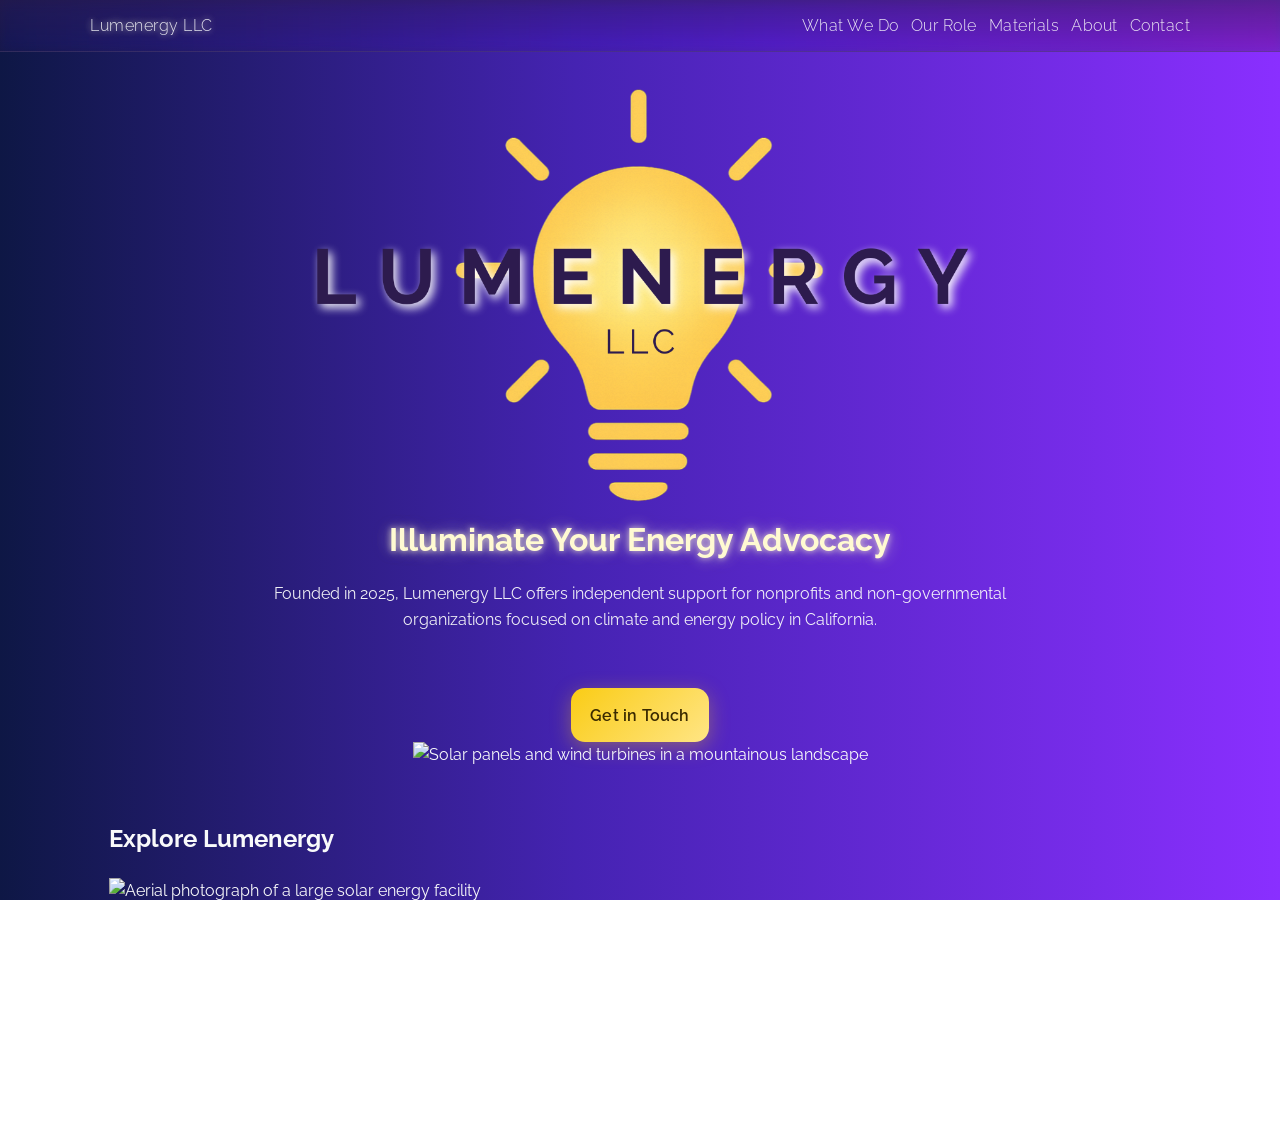
==== index.html @ 68287d25 "Add files via upload" ====
<!DOCTYPE html>
<html lang="en">
<head>
  <link rel="icon" type="image/png" href="./favicon.png">
  <meta charset="utf-8" />
  <meta name="viewport" content="width=device-width, initial-scale=1" />
  <title>Lumenergy LLC: Illuminate Your Energy Advocacy</title>
  <meta name="description" content="Lumenergy LLC: Illuminate Your Energy Advocacy." />
  <link rel="preconnect" href="https://fonts.googleapis.com">
  <link rel="preconnect" href="https://fonts.gstatic.com" crossorigin>
  <link href="https://fonts.googleapis.com/css2?family=Oswald:wght@400;600;700&family=Raleway:wght@200;300;400;600&display=swap" rel="stylesheet">

  <style>
    :root{
      --deep:#2D1B4E; --violet:#6D28D9; --lav:#C084FC; --gold:#FACC15;
      --pearl:#F9FAFB; --graphite:#111827; --glow:#FFFAD2;
    }
    * { box-sizing:border-box; }
    html, body {
      height: 100%;
      width: 100%;
      overflow-x: hidden;
    }
    body{
      margin:0; font-family:'Raleway',sans-serif; color:var(--pearl);
      background: linear-gradient(90deg, #0E1745 0%, #4523B2 45%, #8A2FFF 100%),
            radial-gradient(circle at top left, rgba(255,255,255,0.08), transparent 70%);
      background-attachment: fixed;
      background-size: cover;
      line-height:1.6;
    }
    img, svg, video, iframe {
      max-width: 100%;
      height: auto;
    }

    a{ color:var(--pearl); text-decoration:none; }
    .container{ max-width:1100px; margin:0 auto; padding:0 1.2rem; }

    /* Nav */
    .nav{
      position:sticky; top:0; z-index:50;
      backdrop-filter: blur(6px) saturate(140%);
      background: linear-gradient(180deg, rgba(45,27,78,0.6), rgba(45,27,78,0.3));
      border-bottom:1px solid rgba(250,252,255,0.08);
    }
    .nav-inner{ display:flex; align-items:center; gap:1rem; padding:0.8rem 0; }
    .brand{ font-family:'Raleway',sans-serif; font-weight:300; letter-spacing:1px; }
    .brand .star{ color:var(--gold); text-shadow:0 0 10px rgba(250,204,21,.8), 0 0 24px rgba(255,250,210,.6); }
    .nav a{
      font-family:'Raleway',sans-serif; font-weight:300; letter-spacing:.5px;
      color:var(--pearl); opacity:.9; transition:color .2s,text-shadow .25s,opacity .2s;
    }
    .nav a:hover, .nav a:focus-visible{
      color:var(--glow); opacity:1;
      text-shadow:0 0 10px rgba(255,250,210,.9), 0 0 30px rgba(255,250,210,.55), 0 0 60px rgba(255,250,210,.35);
      outline:none;
    }
    /* Auto glow target */
    .nav a[aria-current="page"]{
      color:var(--glow); opacity:1;
      text-shadow:0 0 10px rgba(255,250,210,.9), 0 0 30px rgba(255,250,210,.55), 0 0 60px rgba(255,250,210,.35);
    }
    .nav-links{ margin-left:auto; display:flex; align-items:center; flex-wrap:wrap; gap:.75rem; }

@media (max-width:900px){
  .nav-inner{ flex-wrap:wrap; gap:.5rem; }
  .brand{ flex:1 0 100%; text-align:center; }
  .nav-links{ width:100%; justify-content:center; margin-left:0; }
  .nav-links a{ margin-left:0; }
}

@media (max-width:640px){
  .nav-inner{ flex-wrap:wrap; gap:.25rem; }
  .brand{ flex:1 0 100%; text-align:center; }

  .nav-links{
    width:100%;
    justify-content:center;
    margin-left:0;
    column-gap: .2rem;
    row-gap: .2rem;
  }

  /* Center nav labels on mobile */
  .nav-links a{
    font-size:.9rem;
    letter-spacing:.3px;
    margin-left:0;
    padding:.25rem .4rem;
    display:inline-block;
    text-align:center;  
    white-space:normal; 
    line-height:1.25;
  }
}

    /* Hero */
    .hero{ padding:2rem 0 2rem; text-align:center; }
    .hero-logo{ display:block; margin:0 auto 0rem; max-width:680px; width:100%; height:auto; }
    .hero-title{ font-size:2rem; margin:.6rem 0 1rem; }
    .section-intro{ max-width:760px; margin:0 auto 2rem; opacity:.95; }
    .glow-text{
      color:var(--glow);
      text-shadow:0 0 6px rgba(255,250,210,.8), 0 0 15px rgba(255,250,210,.4), 0 0 25px rgba(255,250,210,.2);
    }
    .cta{
      display:inline-block; margin-top:1.5rem; padding:.9rem 1.2rem;
      border-radius:14px; font-weight:600; letter-spacing:.2px;
      background:linear-gradient(135deg, var(--gold), #ffe585); color:#3a2a00;
      box-shadow:0 5px 20px rgba(250,204,21,.35); transition:transform .15s, box-shadow .15s;
    }
    .cta:hover{ transform:translateY(-1px); box-shadow:0 10px 28px rgba(250,204,21,.45); }

    /* Footer */
    footer{ padding:2rem 0; opacity:.9; font-size:.9rem; border-top:1px solid rgba(255,255,255,.08); }
    .socials{ display:flex; gap:14px; justify-content:center; margin:12px 0 18px; }
    .social-link img{ width:28px; height:28px; display:block; opacity:.85; transition:transform .15s, opacity .15s; object-fit:contain; }
    .social-link:hover img, .social-link:focus img{ transform:translateY(-2px); opacity:1; }
  </style>
  <link rel="stylesheet" href="./assets/site-refresh.css">
</head>
<body>

  <!-- Nav -->
  <nav class="nav" role="navigation" aria-label="Primary">
    <div class="container nav-inner">
      <a class="brand glow-text" href="./" title="Go to homepage">Lumenergy LLC</a>
      <div class="nav-links">
        <a href="./what-we-do/">What We Do</a>
        <a href="./our-role/">Our Role</a>
        <a href="./materials/">Materials</a>
        <a href="./about/">About</a>
        <a href="./contact/">Contact</a>
      </div>
    </div>
  </nav>

  <!-- Existing homepage content in a lighter split layout -->
  <header class="hero container">
    <div class="hero-layout">
      <div class="hero-copy">
        <img src="./lumenergylogo.png" alt="Lumenergy Logo" class="hero-logo">
        <h1 class="glow-text hero-title">Illuminate Your Energy Advocacy</h1>
        <p class="section-intro">
          Founded in 2025, Lumenergy LLC offers independent support for nonprofits and non-governmental organizations
          focused on climate and energy policy in California.
        </p>
        <a class="cta" href="./contact/">Get in Touch</a>
      </div>
      <div class="hero-visual">
        <img src="./assets/photos/solar-wind-landscape.jpg" alt="Solar panels and wind turbines in a mountainous landscape" loading="eager">
      </div>
    </div>
  </header>

  <main class="site-highlights container" aria-label="Explore Lumenergy">
    <h2>Explore Lumenergy</h2>
    <div class="highlight-grid">
      <a class="highlight-link" href="./what-we-do/">
        <img src="./assets/photos/utility-solar-farm.jpg" alt="Aerial photograph of a large solar energy facility" loading="lazy">
        <div class="highlight-body"><strong>What We Do</strong><span>Consulting, research, strategy, and educational support.</span></div>
      </a>
      <a class="highlight-link" href="./our-role/">
        <img src="./assets/photos/battery-storage-facility.jpg" alt="Utility-scale battery energy storage installation" loading="lazy">
        <div class="highlight-body"><strong>Our Role</strong><span>Connecting scientific analysis with practical energy policy advocacy.</span></div>
      </a>
      <a class="highlight-link" href="./materials/">
        <img src="./assets/photos/transmission-line.jpg" alt="High-voltage power lines and transmission tower" loading="lazy">
        <div class="highlight-body"><strong>Materials</strong><span>Public articles, reports, webinars, and campaign resources.</span></div>
      </a>
    </div>
  </main>

  <footer class="container">
    
    <p class="footer-note" style="text-align:center;margin:0.5rem 0 0.75rem;color:black;">
      Like this website? Let me build one for your next campaign!
      </p>
    
    <nav class="socials" aria-label="Social media">
      <a class="social-link" href="https://www.linkedin.com/company/lumenergyllc/" target="_blank" rel="noopener noreferrer" aria-label="LinkedIn">
        <img src="./assets/icons/linkedin.png" alt="LinkedIn" width="28" height="28">
      </a>
      <a class="social-link" href="https://x.com/lumenergyllc" target="_blank" rel="noopener noreferrer" aria-label="X (formerly Twitter)">
        <img src="./assets/icons/x.svg" alt="X" width="28" height="28">
      </a>
      <a class="social-link" href="https://bsky.app/profile/lumenergyllc.bsky.social" target="_blank" rel="noopener noreferrer" aria-label="Bluesky">
        <img src="./assets/icons/bluesky.svg" alt="Bluesky" width="28" height="28">
      </a>
      <a class="social-link" href="https://instagram.com/lumenergyllc" target="_blank" rel="noopener noreferrer" aria-label="Instagram">
        <img src="./assets/icons/instagram.svg" alt="Instagram" width="28" height="28">
      </a>
      <a class="social-link" href="https://tiktok.com/@lumenergyllc" target="_blank" rel="noopener noreferrer" aria-label="TikTok">
        <img src="./assets/icons/tiktok.svg" alt="TikTok" width="28" height="28">
      </a>
    </nav>
    <div style="color:black;">&copy; <span id="year"></span> Lumenergy LLC. All rights reserved.</div>
  </footer>

  <script>
    document.getElementById('year').textContent = new Date().getFullYear();

    (function() {
      var current = location.pathname.replace(/\/index\.html$/,'').toLowerCase();
      document.querySelectorAll('.nav-links a[href]').forEach(function(a){
        try{
          var p = new URL(a.getAttribute('href'), location.origin)
                    .pathname.replace(/\/index\.html$/,'').toLowerCase();
          if (p === current) a.setAttribute('aria-current','page');
        }catch(e){}
      });
    })();
  </script>
</body>
</html>
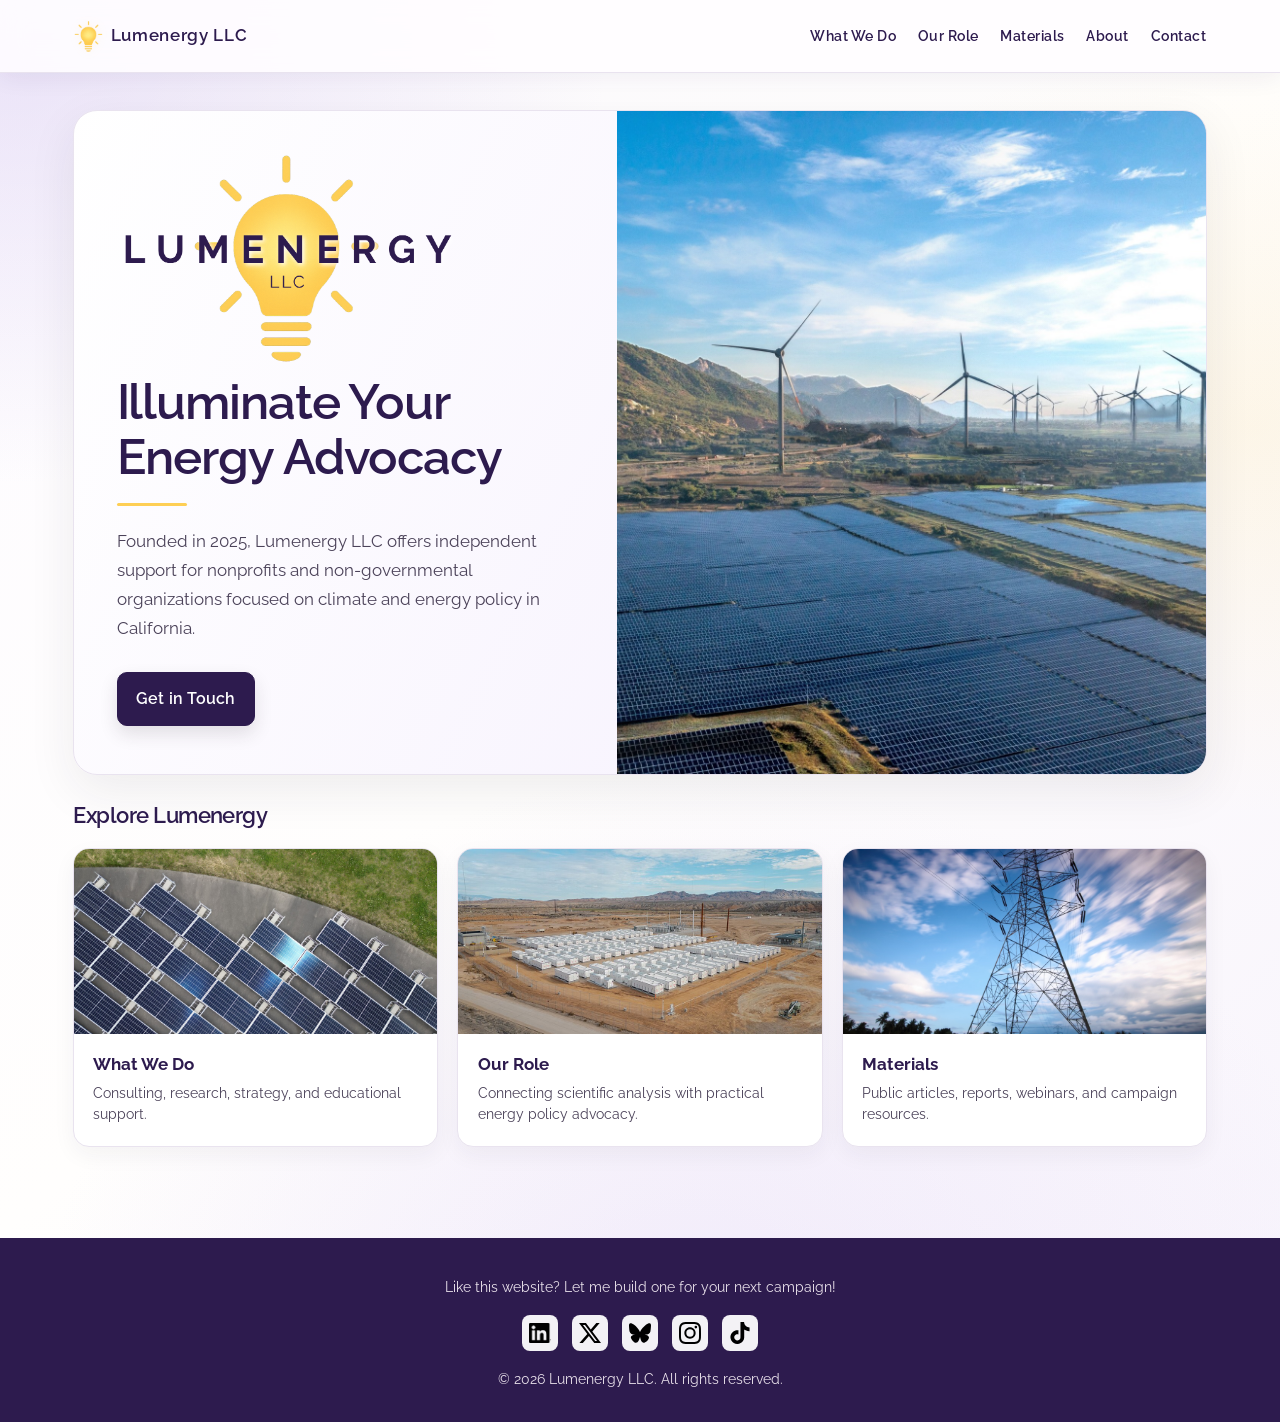
==== commit c36db940: "Update stylesheet link to styles.css" ====
--- a/index.html
+++ b/index.html
@@ -118,7 +118,7 @@
     .social-link img{ width:28px; height:28px; display:block; opacity:.85; transition:transform .15s, opacity .15s; object-fit:contain; }
     .social-link:hover img, .social-link:focus img{ transform:translateY(-2px); opacity:1; }
   </style>
-  <link rel="stylesheet" href="./assets/site-refresh.css">
+  <link rel="stylesheet" href="./assets/styles.css">
 </head>
 <body>
 
--- a/assets/styles.css
+++ b/assets/styles.css
@@ -0,0 +1,343 @@
+:root {
+  --ink: #2c2932;
+  --ink-soft: #4f4857;
+  --accent: #6b4b85;
+  --accent-tint: #eee9f2;
+  --gold-muted: #c5a456;
+  --gold-pale: #f5edda;
+  --panel: #ffffff;
+  --canvas: #faf9fb;
+  --border-light: #e7e2e9;
+  --deep: #322c3b;
+  --violet: #6b4b85;
+  --lav: #a695b4;
+  --gold: #d1ad55;
+  --pearl: #ffffff;
+  --graphite: #2c2932;
+  --glow: #e7d3a4;
+}
+html { scroll-behavior: smooth; }
+html,body { height:auto !important; min-height:100%; overflow-x:clip !important; overflow-y:visible !important; }
+body {
+  color: var(--ink) !important;
+  background: linear-gradient(155deg, #fffdfa 0%, #faf9fb 36%, #f4f1f5 100%) !important;
+  background-attachment: scroll !important;
+  min-height: 100vh;
+}
+a { color: var(--accent); }
+.container { max-width: 1180px; padding: 0 1.45rem; }
+.nav {
+  background: rgba(255, 254, 255, .96) !important;
+  border-bottom: 1px solid var(--border-light) !important;
+  box-shadow: 0 5px 24px rgba(41, 35, 49, .055);
+  backdrop-filter: blur(14px);
+}
+.nav-inner { min-height: 72px; }
+.nav a, .nav a.glow-text {
+  color: var(--ink) !important;
+  opacity: 1 !important;
+  text-shadow: none !important;
+  font-weight: 600 !important;
+}
+.nav .brand { font-size: 1.07rem; letter-spacing: .04em; }
+.nav .brand::before {
+  content: ''; display: inline-block; width: 10px; height: 10px; margin-right: .62rem;
+  border-radius: 50%; background: #e6ba49;
+  box-shadow: 0 0 0 4px #f7efd9; vertical-align: 1px;
+}
+.nav-links { gap: 1.25rem; }
+.nav-links a { position:relative; font-size: .9rem; padding: .36rem .05rem; }
+.nav-links a::after {
+  content:''; position: absolute; left: 0; right: 100%; bottom: 0;
+  height: 2px; border-radius: 2px; background: var(--gold-muted);
+  transition: right .2s;
+}
+.nav-links a:hover::after,.nav-links a:focus-visible::after,.nav-links a[aria-current="page"]::after { right: 0; }
+.nav a:hover,.nav a:focus-visible,.nav a[aria-current="page"] { color: #564160 !important; text-shadow:none !important; }
+.glow-text { color: var(--ink) !important; text-shadow:none !important; }
+h1,h2,h3 { color: var(--ink); letter-spacing: -.023em; line-height: 1.24; }
+h1 { font-weight: 600; }
+h2 { font-weight: 600; }
+h3 { font-weight: 600; }
+p { line-height: 1.75; }
+.muted { color: #544d5c !important; opacity: 1 !important; }
+header.page-header {
+  background: linear-gradient(120deg, #fff 8%, #f4eff6 82%, #eee8f1 100%);
+  border: 1px solid var(--border-light);
+  border-radius: 24px;
+  box-shadow: 0 14px 36px rgba(40, 32, 51, .045);
+  margin-top: 2.1rem;
+  margin-bottom: 2.3rem;
+  padding: 1.5rem 2rem 1.7rem !important;
+  text-align: center;
+}
+header.page-header img[src*="lumenergylogo"] { margin-bottom: .3rem !important; width: min(100%, 245px) !important; }
+header.page-header h1 { font-size: clamp(2.2rem, 4vw, 3.1rem); margin: .25rem 0 .8rem !important; }
+header.page-header h1::after { content:''; display:block; width:42px; height:3px; border-radius:2px; background:var(--gold-muted); margin:.65rem auto 0; }
+.section-title { color:var(--ink); margin-bottom: 1.05rem; }
+.section-title:not(.center)::before { content:''; display:inline-block; width:4px; height:1em; margin-right:.55rem; vertical-align:-.12em; background:var(--gold-muted); border-radius:2px; }
+.section-intro { color:var(--ink-soft); opacity:1 !important; }
+main.container { padding-bottom: 2rem; }
+.card, .deliverable-tile {
+  background:var(--panel) !important;
+  border:1px solid var(--border-light) !important;
+  border-radius:16px !important;
+  box-shadow:0 8px 22px rgba(42,36,51,.045) !important;
+}
+.card:hover,.deliverable-tile:hover,.deliverable-tile:focus-within {
+  border-color:#d6c5dc !important;
+  box-shadow:0 12px 30px rgba(46,35,57,.095) !important;
+  transform:translateY(-2px);
+}
+.card h3 { color: var(--ink); }
+.deliverable-label { color:var(--ink); }
+.deliverable-icon { color:var(--accent) !important; filter:none !important; }
+.inline-link, a.inline-link { color:#654875 !important; }
+.cta,.button-glow {
+  display:inline-flex; align-items:center; justify-content:center; gap:.4rem;
+  background:var(--ink) !important;
+  color:#fff !important;
+  border:1px solid var(--ink) !important;
+  border-radius:10px !important;
+  box-shadow:0 8px 18px rgba(44,41,50,.13) !important;
+  text-shadow:none !important;
+  text-decoration:none; font-weight:600; padding:.8rem 1.15rem;
+}
+.cta:hover,.button-glow:hover,.cta:focus-visible,.button-glow:focus-visible {
+  background:#51445b !important; border-color:#51445b !important;
+  box-shadow:0 10px 20px rgba(44,41,50,.16) !important;
+}
+.card .cta { margin-top:.25rem; padding:.56rem .85rem; font-size:.89rem; }
+.form-field input,.form-field textarea {
+  background:#fdfcfb !important; color:var(--ink) !important;
+  border-color:#d7d0db !important;
+}
+.form-field input::placeholder,.form-field textarea::placeholder { color:#847d89 !important; opacity:1 !important; }
+.form-field input:focus,.form-field textarea:focus { border-color:#8e6f9f !important; box-shadow:0 0 0 3px #ece4f1 !important; }
+.form-card { max-width: 790px; width:100%; padding:1.7rem !important; }
+.audio-card .audio-player { background:#f5f1f5 !important; border-color:#e3d9e8 !important; }
+.audio-card .timeline { background:#e5dfe8 !important; }
+.audio-card .play-btn { background:#eee5d1 !important; border-color:#e2d4b4 !important; box-shadow:none !important; }
+.audio-card .play-btn svg { fill: var(--ink) !important; filter:none !important; }
+.audio-card .time { color: var(--ink) !important; }
+footer.container {
+  max-width: none;
+  background:#302b36;
+  border:0 !important;
+  color:#f3f0f3;
+  padding:1.75rem 1rem 2rem !important;
+  margin-top:2.5rem;
+  text-align:center;
+  opacity:1 !important;
+}
+footer .footer-note, footer .footer-note[style], footer div[style*="color:black"] { color:#e9e1eb !important; }
+footer .socials { margin:1rem auto; }
+footer .social-link { background:rgba(255,255,255,.94); padding:7px; border-radius:8px; }
+footer .social-link img { width:22px; height:22px; opacity:1; }
+footer .social-link:focus-visible { outline:2px solid #e2c36e; outline-offset:3px; }
+/* Homepage: keep the same message, but introduce one strong photograph and simple links. */
+.hero.container { max-width:1180px; margin-top:2.3rem; margin-bottom:1rem; padding:0 1.45rem !important; text-align:left; }
+.hero-layout {
+  display:grid; grid-template-columns:minmax(0, .96fr) minmax(0, 1.04fr);
+  background:linear-gradient(128deg,#fff 2%,#f8f5fa 100%);
+  border-radius:24px; border:1px solid var(--border-light);
+  overflow:hidden; box-shadow:0 16px 48px rgba(44,36,53,.08);
+}
+.hero-copy { padding:2.65rem 2.65rem 3rem; align-self:center; }
+.hero-logo { margin:0 0 .65rem !important; width: min(100%, 340px) !important; max-width:340px !important; }
+.hero-title { color:var(--ink) !important; font-size:clamp(2rem,3.8vw,3.3rem) !important; line-height:1.15; margin:0 0 1.3rem !important; }
+.hero-title::after { content:''; display:block; width:70px; height:3px; border-radius:3px; margin-top:1.1rem; background:var(--gold-muted); }
+.hero-copy .section-intro { max-width:520px; margin:0 0 1.25rem; font-size:1.035rem; }
+.hero-copy .cta { margin-top:.6rem; }
+.hero-visual { min-height:515px; position:relative; background:#d8d6db; }
+.hero-visual img { width:100%; height:100%; object-fit:cover; display:block; position:absolute; inset:0; }
+.hero-visual::after { content:''; position:absolute; inset:0; background:linear-gradient(115deg,rgba(40,34,49,.11),transparent 60%); pointer-events:none; }
+.site-highlights { margin:1.7rem auto 3.7rem; }
+.site-highlights h2 { margin:0 0 1.15rem; font-size:1.4rem; }
+.highlight-grid { display:grid; grid-template-columns:repeat(3,minmax(0,1fr)); gap:1.2rem; }
+.highlight-link { color:var(--ink); display:block; border-radius:16px; border:1px solid var(--border-light); overflow:hidden; background:white; box-shadow:0 8px 22px rgba(42,36,51,.05); transition: transform .18s,box-shadow .18s; }
+.highlight-link:hover,.highlight-link:focus-visible { transform:translateY(-3px); box-shadow:0 14px 32px rgba(42,36,51,.1); }
+.highlight-link img { display:block; width:100%; height:185px; object-fit:cover; }
+.highlight-body { padding:1.05rem 1.2rem 1.25rem; }
+.highlight-body strong { display:block; color:var(--ink); font-size:1.06rem; margin-bottom:.35rem; }
+.highlight-body span { color:var(--ink-soft); font-size:.88rem; line-height:1.5; display:block; }
+/* All extra site photography uses the original unmodified source bytes. */
+.feature-strip { display:grid; grid-template-columns:repeat(3,minmax(0,1fr)); gap:12px; margin:0 0 2.5rem; }
+.feature-strip figure,.feature-banner { border-radius:15px; overflow:hidden; border:1px solid var(--border-light); background:#f1eef2; margin:0; }
+.feature-strip img { width:100%; height:205px; object-fit:cover; display:block; }
+.feature-strip figcaption { color:var(--ink-soft); background:#fff; padding:.7rem 1rem; font-size:.85rem; font-weight:600; }
+.feature-banner { margin:0 0 2rem; }
+.feature-banner img { display:block; width:100%; height:clamp(220px,27vw,355px); object-fit:cover; }
+.feature-banner figcaption { color:var(--ink-soft); padding:.6rem 1rem; background:#fff; font-size:.86rem; }
+/* Footer image credits / no unlicensed external thumbnails. */
+@media (max-width:800px) {
+  .hero-layout { grid-template-columns:1fr; }
+  .hero-copy { padding:1.75rem; }
+  .hero-visual { min-height:300px; }
+  .highlight-grid { grid-template-columns:repeat(2,minmax(0,1fr)); }
+  .feature-strip img { height:145px; }
+}
+@media (max-width:560px) {
+  .nav-inner { min-height:auto; padding:.75rem 0; }
+  .nav-links { gap:.1rem .55rem; }
+  .nav-links a { font-size:.82rem; }
+  header.page-header { margin-top:1.1rem; padding:1.35rem 1rem !important; border-radius:16px; }
+  .hero.container { margin-top:1.1rem; }
+  .hero-copy { padding:1.5rem; }
+  .hero-visual { min-height:260px; }
+  .highlight-grid { grid-template-columns:1fr; }
+  .highlight-link img { height:175px; }
+  .feature-strip { grid-template-columns:1fr; }
+  .feature-strip img { height:190px; }
+  .container { padding-left:1rem; padding-right:1rem; }
+  .card { padding:1.15rem !important; }
+}
+@media (prefers-reduced-motion:reduce) { .card,.cta,.highlight-link,.button-glow { transition:none !important; } html{scroll-behavior:auto;} }
+
+
+/* ================================================================
+   Lumenergy illumination refinements — November 2026
+   - Logo-matched dark purple (#2D1B4E) and warm yellow (#FECF55)
+   - Subtle lavender/white light gradient rather than saturated purple
+   - Favicon mark in nav (no added or modified image files)
+   - Restored glowing interactive states, including keyboard focus
+   ================================================================ */
+:root {
+  --ink: #2d1b4e;
+  --ink-soft: #4b4259;
+  --accent: #674784;
+  --accent-tint: #f0ecf8;
+  --gold-muted: #fecf55;
+  --gold-pale: #fff2c9;
+  --panel: #ffffff;
+  --canvas: #fdfbff;
+  --border-light: #e9e3ef;
+  --deep: #2d1b4e;
+  --violet: #674784;
+  --lav: #bdadd5;
+  --gold: #fecf55;
+  --pearl: #ffffff;
+  --graphite: #2d1b4e;
+  --glow: #fff0b7;
+}
+body {
+  background:
+    radial-gradient(ellipse 62% 40% at 1% 4%, rgba(203, 186, 236, .36), transparent 75%),
+    radial-gradient(ellipse 54% 35% at 98% 30%, rgba(250, 210, 105, .14), transparent 78%),
+    radial-gradient(ellipse 67% 55% at 55% 97%, rgba(218, 203, 245, .32), transparent 78%),
+    linear-gradient(138deg, #fdfbff 0%, #fffefd 48%, #f7f3fc 100%) !important;
+  color:var(--ink) !important;
+}
+.nav {
+  background:rgba(255, 253, 255, .89) !important;
+  box-shadow: 0 4px 24px rgba(45, 27, 78, .07);
+}
+.nav .brand {
+  display: inline-flex;
+  align-items: center;
+  justify-content:center;
+  gap:.25rem;
+  color:#2d1b4e !important;
+  white-space:nowrap;
+}
+.nav .brand::before {
+  content:'';
+  display:inline-block;
+  flex:none;
+  width:31px;
+  height:36px;
+  margin:0 .15rem 0 0;
+  background: url('../favicon.png') center / contain no-repeat;
+  border-radius:0;
+  box-shadow:none;
+  vertical-align:middle;
+  filter:drop-shadow(0 0 5px rgba(254, 207, 85, .14));
+  transition:filter .24s ease;
+}
+.nav .brand:hover::before,
+.nav .brand:focus-visible::before {
+  filter:drop-shadow(0 0 10px rgba(254, 207, 85, .72));
+}
+.nav-links a::after { background:var(--gold-muted); }
+.nav-links a:hover,.nav-links a:focus-visible,.nav-links a[aria-current='page'] {
+  color:#2d1b4e !important;
+}
+/* Keep headings as dark as the original logo's wordmark. */
+h1,h2,h3,.glow-text,.section-title,.card h3,.highlight-body strong {
+  color:#2d1b4e !important;
+}
+header.page-header,
+.hero-layout {
+  background:linear-gradient(117deg, rgba(255,255,255,.98) 2%, rgba(248,244,254,.94) 60%, rgba(255,250,240,.92) 100%) !important;
+}
+header.page-header h1::after,.hero-title::after,
+.section-title:not(.center)::before { background:var(--gold-muted); }
+
+/* The illumination effect is strongest when a visitor interacts. */
+.card,.deliverable-tile,.highlight-link,.cta,.button-glow {
+  transition:transform .22s ease, box-shadow .25s ease, border-color .22s ease, background .22s ease;
+}
+.card:hover,.card:focus-within,
+.deliverable-tile:hover,.deliverable-tile:focus-within,
+.highlight-link:hover,.highlight-link:focus-visible {
+  border-color:rgba(254, 207, 85, .87) !important;
+  transform:translateY(-3px);
+  box-shadow:
+    0 0 0 1px rgba(254,207,85,.45),
+    0 0 16px rgba(254,207,85,.36),
+    0 0 30px rgba(157,120,208,.18),
+    0 15px 36px rgba(45,27,78,.1) !important;
+}
+.cta,.button-glow {
+  background:#2d1b4e !important;
+  border:1px solid #2d1b4e !important;
+  color:#fff !important;
+}
+.cta:hover,.cta:focus-visible,
+.button-glow:hover,.button-glow:focus-visible {
+  background:#402663 !important;
+  border-color:var(--gold-muted) !important;
+  transform:translateY(-2px);
+  box-shadow:
+    0 0 0 2px rgba(254,207,85,.38),
+    0 0 13px rgba(254,207,85,.63),
+    0 0 27px rgba(254,207,85,.33),
+    0 10px 23px rgba(45,27,78,.16) !important;
+}
+.social-link:hover,.social-link:focus-visible {
+  box-shadow: 0 0 0 1px rgba(254,207,85,.65), 0 0 13px rgba(254,207,85,.55);
+}
+.form-field input:focus,.form-field textarea:focus {
+  border-color:#8e6f9f !important;
+  box-shadow:0 0 0 3px rgba(254,207,85,.28),0 0 13px rgba(254,207,85,.3) !important;
+}
+footer.container { background:#2d1b4e !important; }
+
+/* Editorial photographs replace the three labeled boxes on What We Do. */
+.feature-banner {
+  border:1px solid rgba(45,27,78,.12);
+  box-shadow:0 12px 30px rgba(45,27,78,.055);
+}
+.feature-banner--editorial img {
+  height:clamp(230px,27vw,340px);
+  object-position:center 55%;
+}
+.feature-banner--detail {
+  max-width:750px;
+  margin:0 auto 2.6rem;
+}
+.feature-banner--detail img { height:clamp(170px,22vw,245px); object-position:center 54%; }
+.feature-banner--capitol img { height:clamp(210px,27vw,340px); object-position:center 49%; }
+.feature-banner--materials img { height:clamp(190px,24vw,270px); object-position:center 46%; }
+
+@media(max-width:640px) {
+  .nav .brand::before { width:26px; height:31px; }
+  .feature-banner--editorial img { height:210px; }
+  .feature-banner--detail img { height:175px; }
+  .feature-banner--materials img { height:165px; }
+}
+@media(prefers-reduced-motion:reduce) {
+  .nav .brand::before { transition:none; }
+  .card,.deliverable-tile,.highlight-link,.cta,.button-glow { transition:none !important; }
+  .card:hover,.deliverable-tile:hover,.highlight-link:hover,.cta:hover,.button-glow:hover { transform:none; }
+}
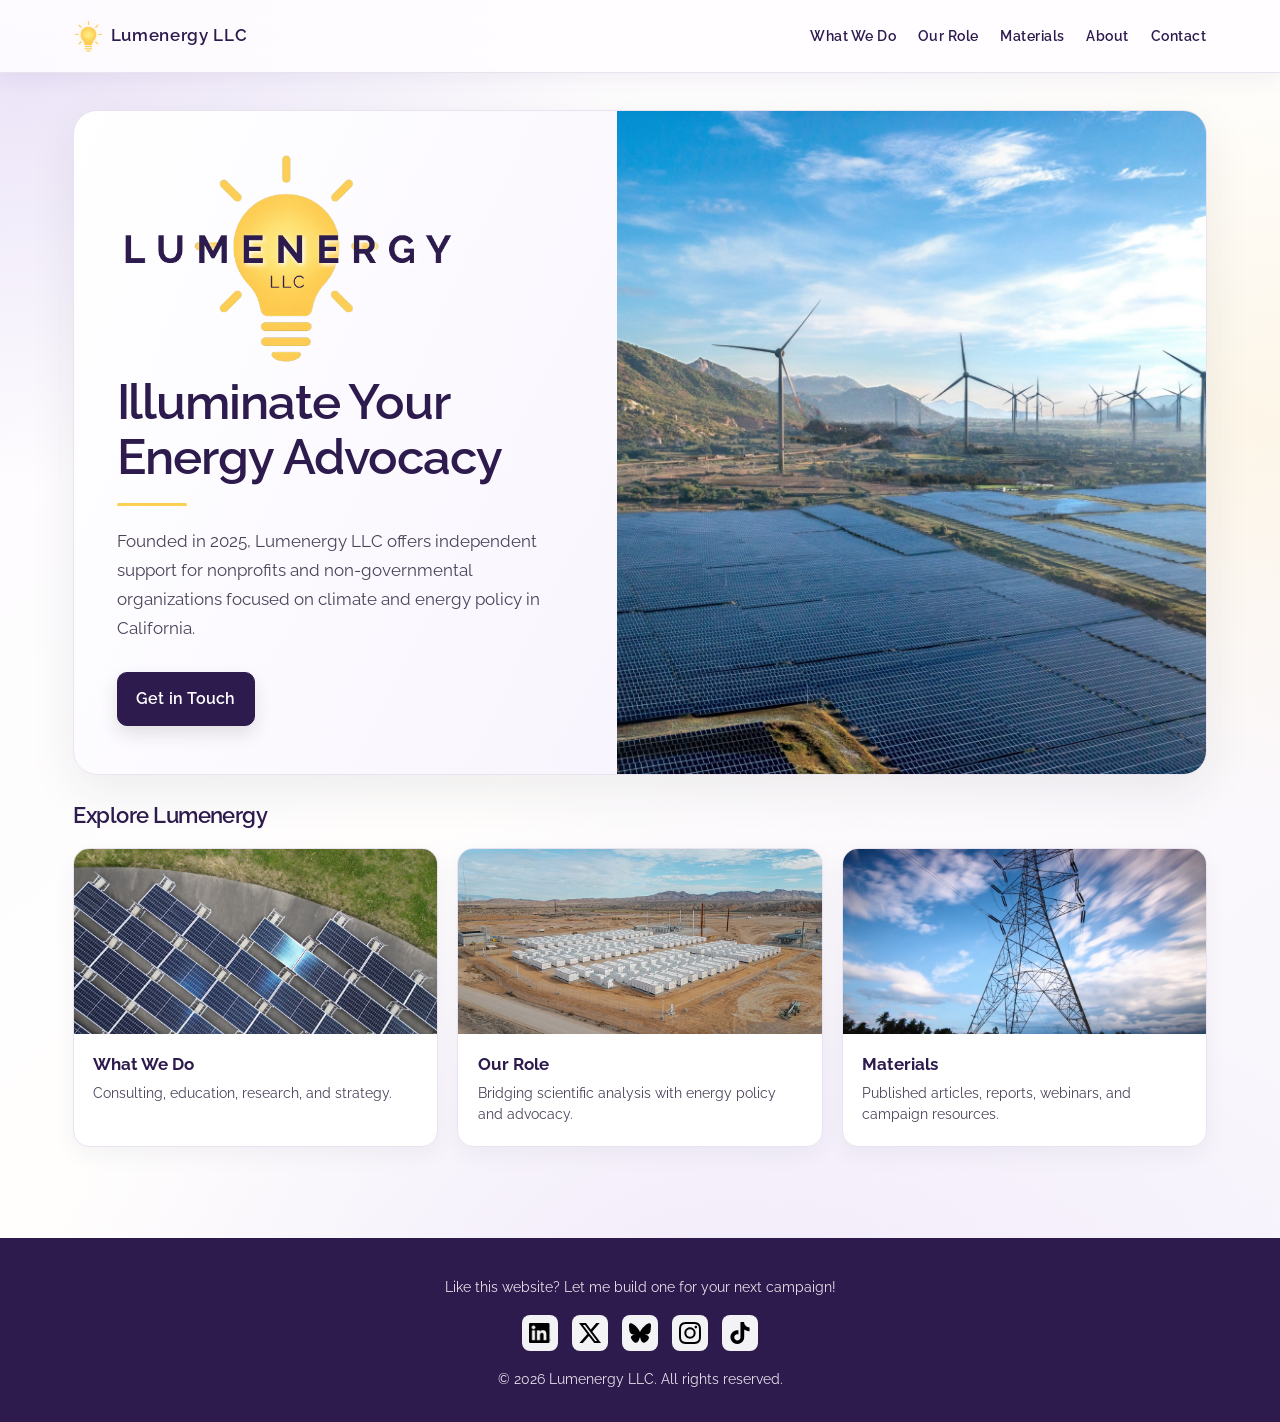
==== commit eb9c8da6: "Update index.html" ====
--- a/index.html
+++ b/index.html
@@ -159,15 +159,15 @@
     <div class="highlight-grid">
       <a class="highlight-link" href="./what-we-do/">
         <img src="./assets/photos/utility-solar-farm.jpg" alt="Aerial photograph of a large solar energy facility" loading="lazy">
-        <div class="highlight-body"><strong>What We Do</strong><span>Consulting, research, strategy, and educational support.</span></div>
+        <div class="highlight-body"><strong>What We Do</strong><span>Consulting, education, research, and strategy.</span></div>
       </a>
       <a class="highlight-link" href="./our-role/">
         <img src="./assets/photos/battery-storage-facility.jpg" alt="Utility-scale battery energy storage installation" loading="lazy">
-        <div class="highlight-body"><strong>Our Role</strong><span>Connecting scientific analysis with practical energy policy advocacy.</span></div>
+        <div class="highlight-body"><strong>Our Role</strong><span>Bridging scientific analysis with energy policy and advocacy.</span></div>
       </a>
       <a class="highlight-link" href="./materials/">
         <img src="./assets/photos/transmission-line.jpg" alt="High-voltage power lines and transmission tower" loading="lazy">
-        <div class="highlight-body"><strong>Materials</strong><span>Public articles, reports, webinars, and campaign resources.</span></div>
+        <div class="highlight-body"><strong>Materials</strong><span>Published articles, reports, webinars, and campaign resources.</span></div>
       </a>
     </div>
   </main>
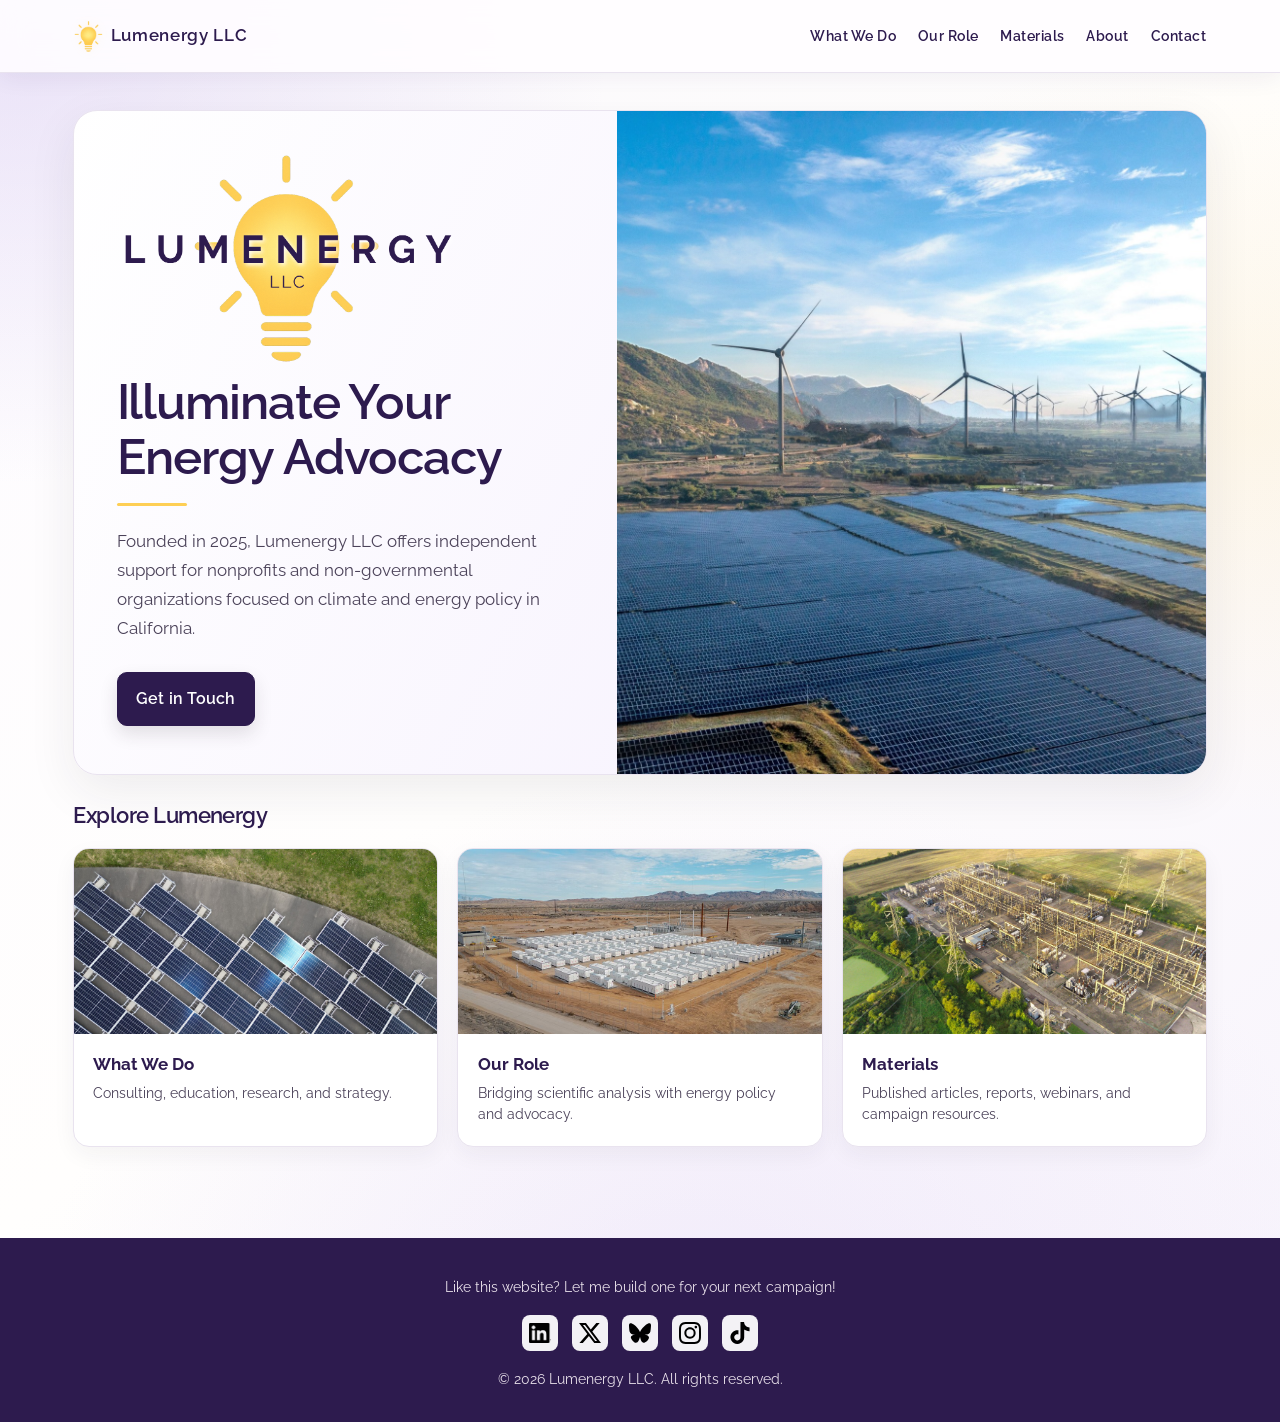
==== commit 50e666a4: "Replace transmission line image with substation image" ====
--- a/index.html
+++ b/index.html
@@ -166,7 +166,7 @@
         <div class="highlight-body"><strong>Our Role</strong><span>Bridging scientific analysis with energy policy and advocacy.</span></div>
       </a>
       <a class="highlight-link" href="./materials/">
-        <img src="./assets/photos/transmission-line.jpg" alt="High-voltage power lines and transmission tower" loading="lazy">
+        <img src="./assets/photos/grid-substation.jpg" alt="High-voltage power lines and transmission tower" loading="lazy">
         <div class="highlight-body"><strong>Materials</strong><span>Published articles, reports, webinars, and campaign resources.</span></div>
       </a>
     </div>
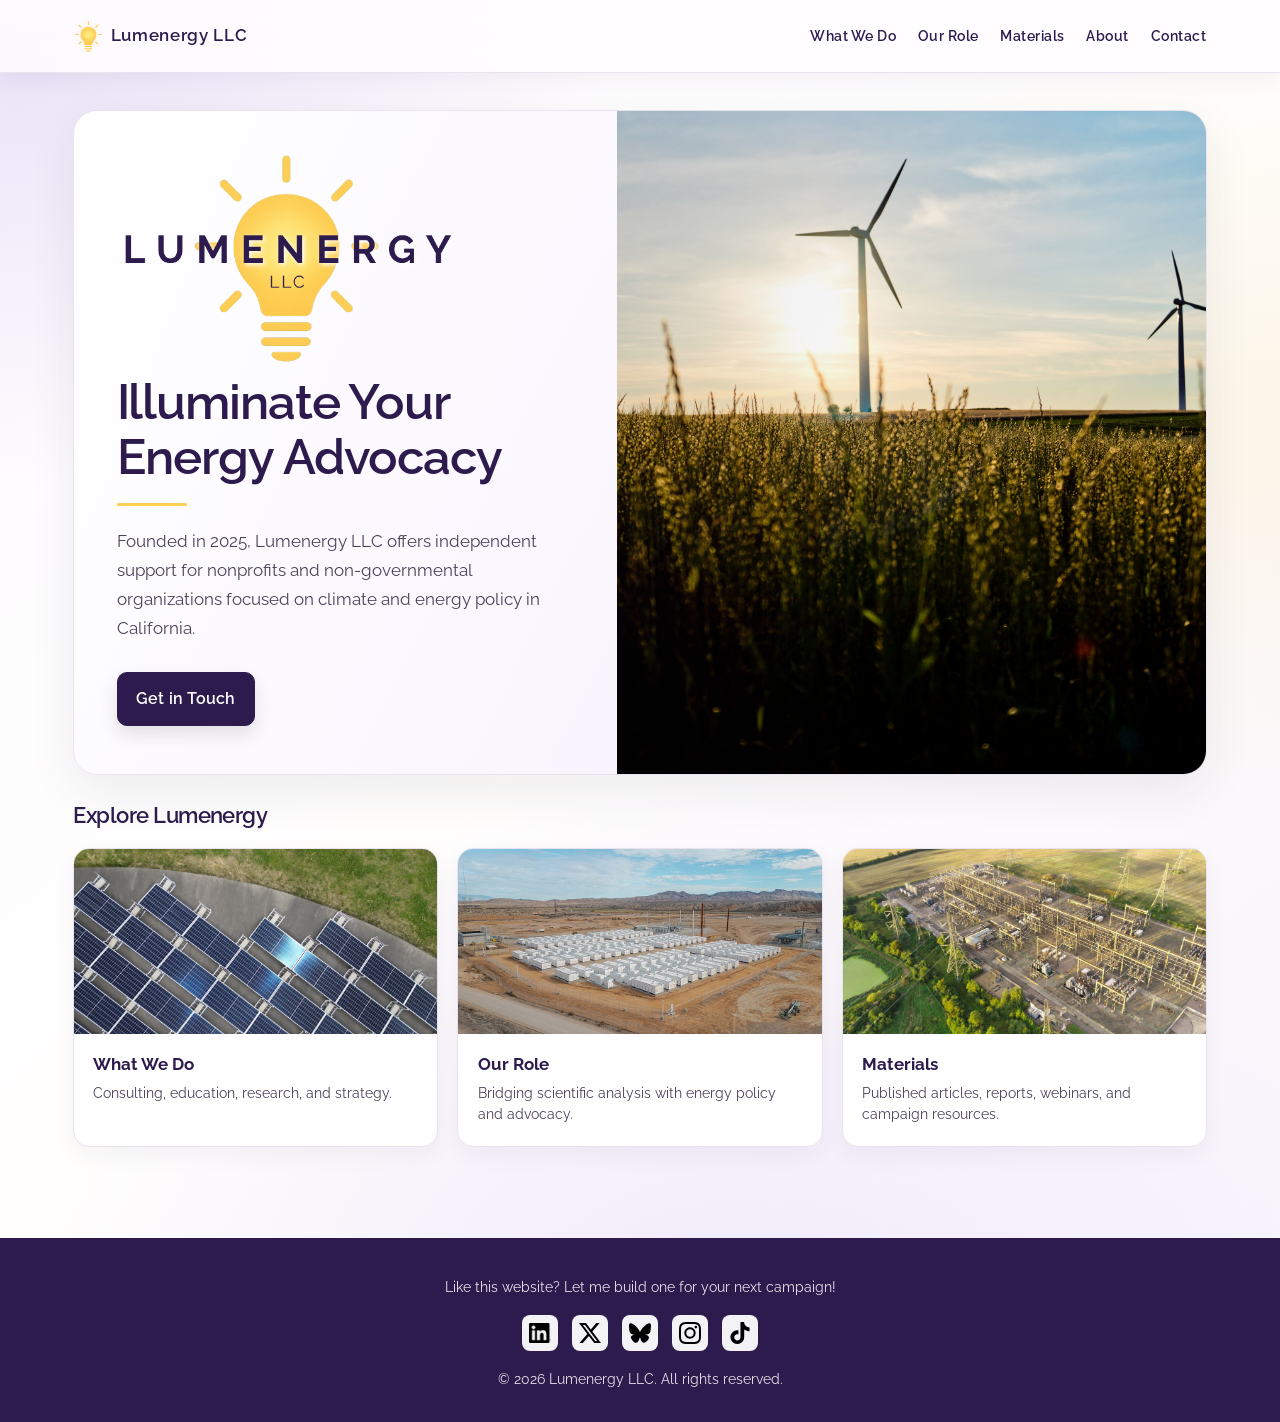
==== commit 0e677838: "Update index.html" ====
--- a/index.html
+++ b/index.html
@@ -149,7 +149,7 @@
         <a class="cta" href="./contact/">Get in Touch</a>
       </div>
       <div class="hero-visual">
-        <img src="./assets/photos/solar-wind-landscape.jpg" alt="Solar panels and wind turbines in a mountainous landscape" loading="eager">
+        <img src="./assets/photos/pexels-robert-tippmann-128710766-10069484.jpg" loading="eager">
       </div>
     </div>
   </header>
@@ -158,15 +158,15 @@
     <h2>Explore Lumenergy</h2>
     <div class="highlight-grid">
       <a class="highlight-link" href="./what-we-do/">
-        <img src="./assets/photos/utility-solar-farm.jpg" alt="Aerial photograph of a large solar energy facility" loading="lazy">
+        <img src="./assets/photos/utility-solar-farm.jpg" loading="lazy">
         <div class="highlight-body"><strong>What We Do</strong><span>Consulting, education, research, and strategy.</span></div>
       </a>
       <a class="highlight-link" href="./our-role/">
-        <img src="./assets/photos/battery-storage-facility.jpg" alt="Utility-scale battery energy storage installation" loading="lazy">
+        <img src="./assets/photos/battery-storage-facility.jpg" loading="lazy">
         <div class="highlight-body"><strong>Our Role</strong><span>Bridging scientific analysis with energy policy and advocacy.</span></div>
       </a>
       <a class="highlight-link" href="./materials/">
-        <img src="./assets/photos/grid-substation.jpg" alt="High-voltage power lines and transmission tower" loading="lazy">
+        <img src="./assets/photos/grid-substation.jpg" loading="lazy">
         <div class="highlight-body"><strong>Materials</strong><span>Published articles, reports, webinars, and campaign resources.</span></div>
       </a>
     </div>
--- a/assets/styles.css
+++ b/assets/styles.css
@@ -273,7 +273,18 @@
 header.page-header h1::after,.hero-title::after,
 .section-title:not(.center)::before { background:var(--gold-muted); }
 
-/* The illumination effect is strongest when a visitor interacts. */
+.founder .headshot {
+  margin-top: 1.2rem;
+}
+
+/* Remove extra spacing on mobile */
+@media (max-width: 540px) {
+  .founder .headshot {
+    margin-top: 0;
+  }
+}
+
+/* illumination effect */
 .card,.deliverable-tile,.highlight-link,.cta,.button-glow {
   transition:transform .22s ease, box-shadow .25s ease, border-color .22s ease, background .22s ease;
 }
@@ -313,7 +324,6 @@
 }
 footer.container { background:#2d1b4e !important; }
 
-/* Editorial photographs replace the three labeled boxes on What We Do. */
 .feature-banner {
   border:1px solid rgba(45,27,78,.12);
   box-shadow:0 12px 30px rgba(45,27,78,.055);
